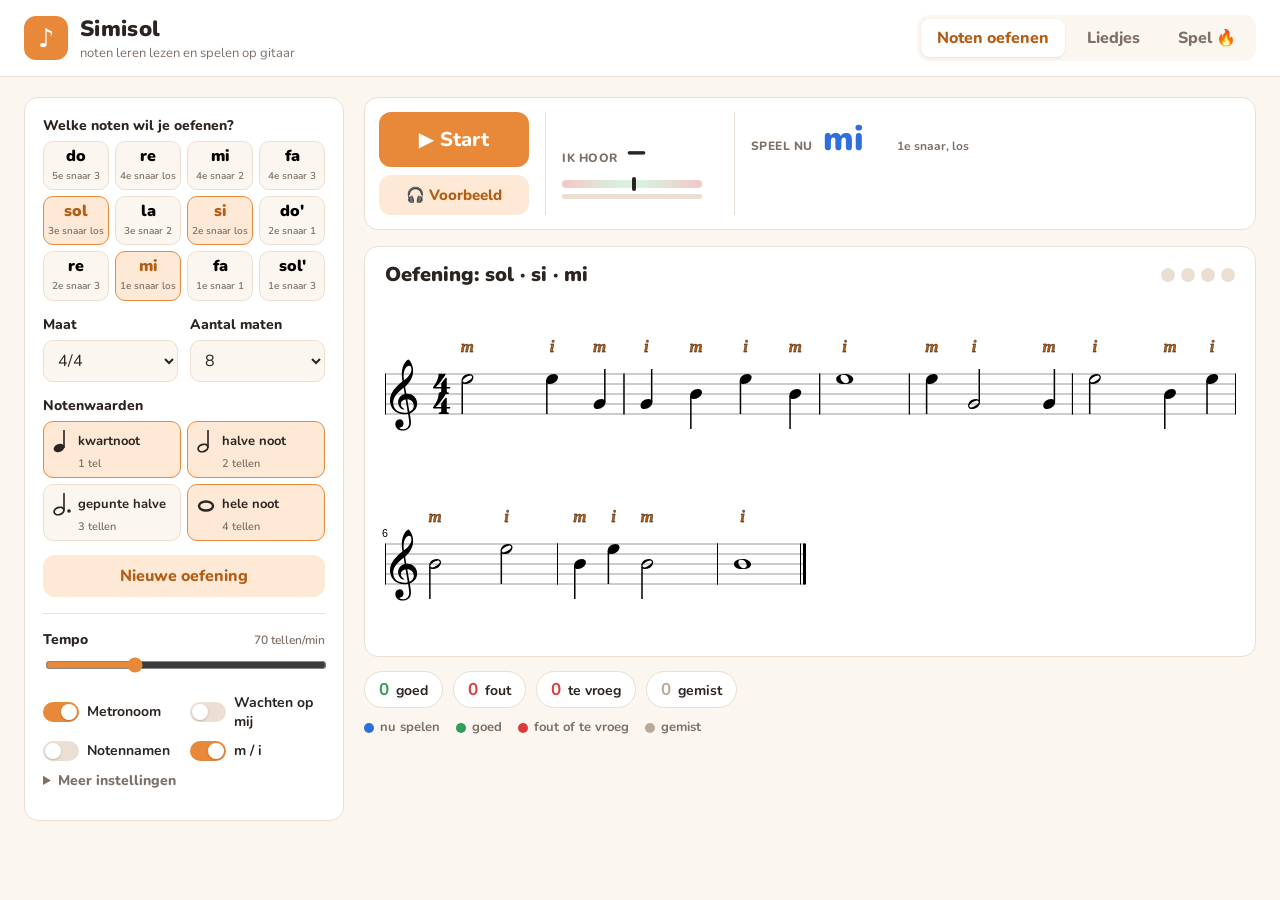
==== app/index.html @ 0c7c4aac "fix" ====
<!doctype html>
<html lang="nl">
<head>
  <meta charset="utf-8">
  <meta name="viewport" content="width=device-width, initial-scale=1">
  <title>Simisol Notentrainer</title>
  <link rel="preconnect" href="https://fonts.googleapis.com">
  <link href="https://fonts.googleapis.com/css2?family=Nunito:wght@400;600;800;900&display=swap" rel="stylesheet">
  <link rel="stylesheet" href="css/style.css">
</head>
<body>
  <header class="top">
    <div class="brand">
      <span class="logo" aria-hidden="true">♪</span>
      <div>
        <h1>Simisol</h1>
        <p>noten leren lezen en spelen op gitaar</p>
      </div>
    </div>
    <nav class="tabs" role="tablist">
      <button class="tab active" data-tab="practice" role="tab">Noten oefenen</button>
      <button class="tab" data-tab="songs" role="tab">Liedjes</button>
      <button class="tab" data-tab="game" role="tab">Spel 🔥</button>
    </nav>
  </header>

  <main>
    <section class="panel setup">
      <!-- Notenkiezer: gedeeld door 'Noten oefenen' en 'Spel' -->
      <div class="field" id="noteField">
        <label>Welke noten wil je oefenen?</label>
        <div class="note-chips" id="noteChips"></div>
      </div>

      <!-- Noten oefenen -->
      <div class="pane" id="pane-practice">
        <div class="row">
          <div class="field">
            <label for="timeSig">Maat</label>
            <select id="timeSig">
              <option value="2/4">2/4</option>
              <option value="3/4">3/4</option>
              <option value="4/4" selected>4/4</option>
            </select>
          </div>
          <div class="field">
            <label for="bars">Aantal maten</label>
            <select id="bars">
              <option>4</option><option selected>8</option><option>12</option><option>16</option>
            </select>
          </div>
        </div>
        <div class="field">
          <label>Notenwaarden</label>
          <div class="durations" id="durChips">
            <label class="dur"><input type="checkbox" value="1" checked><span><i class="glyph">♩</i> kwartnoot <small>1 tel</small></span></label>
            <label class="dur"><input type="checkbox" value="2" checked><span><i class="glyph open">𝅗𝅥</i> halve noot <small>2 tellen</small></span></label>
            <label class="dur"><input type="checkbox" value="3"><span><i class="glyph open">𝅗𝅥.</i> gepunte halve <small>3 tellen</small></span></label>
            <label class="dur"><input type="checkbox" value="4" checked><span><i class="glyph open">𝅝</i> hele noot <small>4 tellen</small></span></label>
          </div>
        </div>
        <button class="btn secondary" id="newExercise">Nieuwe oefening</button>
      </div>

      <!-- Liedjes -->
      <div class="pane hidden" id="pane-songs">
        <div class="field">
          <label for="songSelect">Kies een liedje</label>
          <select id="songSelect"></select>
        </div>
        <div class="field">
          <label>Muziek</label>
          <div class="seg" id="recSeg">
            <button data-rec="slow" class="active">Langzaam</button>
            <button data-rec="fast">Sneller</button>
            <button data-rec="none">Zonder muziek</button>
          </div>
        </div>
        <div class="field sync" id="syncBox">
          <label>Synchronisatie <small id="syncInfo"></small></label>
          <div class="seg small">
            <button data-sync="-0.05">◀ vroeger</button>
            <button data-sync="0">reset</button>
            <button data-sync="0.05">later ▶</button>
          </div>
        </div>
        <p class="hint">🎧 Tip: gebruik een koptelefoon, anders hoort de microfoon de muziek ook.</p>
      </div>

      <!-- Spel -->
      <div class="pane hidden" id="pane-game">
        <p class="hint">De noten schuiven naar de <b>blauwe lijn</b>. Speel elke noot als ze daar aankomt.
          Elke juiste noot maakt je reeks langer. Een <b>foute noot</b> zet je reeks terug op 0.
          Te laat is niet erg: de noot wacht op je (en wordt oranje).</p>
      </div>

      <hr>

      <div class="field">
        <label for="tempo">Tempo <output id="tempoOut">70 tellen/min</output></label>
        <input type="range" id="tempo" min="30" max="160" value="70">
      </div>
      <div class="row toggles">
        <label class="switch"><input type="checkbox" id="metroToggle" checked><span></span>Metronoom</label>
        <label class="switch" id="waitWrap"><input type="checkbox" id="waitToggle"><span></span>Wachten op mij</label>
      </div>
      <div class="row toggles">
        <label class="switch"><input type="checkbox" id="namesToggle"><span></span>Notennamen</label>
        <label class="switch"><input type="checkbox" id="fingersToggle" checked><span></span>m / i</label>
      </div>
      <details class="more">
        <summary>Meer instellingen</summary>
        <div class="field">
          <label for="difficulty">Hoe streng op de maat?</label>
          <select id="difficulty">
            <option value="0.28">Makkelijk</option>
            <option value="0.18" selected>Normaal</option>
            <option value="0.1">Streng</option>
          </select>
        </div>
        <label class="switch" style="margin-bottom:14px"><input type="checkbox" id="echoToggle"><span></span>Geen koptelefoon (echo-onderdrukking)</label>
        <div class="field">
          <label for="sens">Microfoongevoeligheid</label>
          <input type="range" id="sens" min="0" max="1" step="0.05" value="0.5">
        </div>
        <div class="field">
          <label for="latency">Microfoonvertraging <output id="latOut">60 ms</output></label>
          <input type="range" id="latency" min="0" max="250" step="10" value="60">
        </div>
      </details>
    </section>

    <section class="stage">
      <div class="bar">
        <div class="buttons">
          <button class="btn primary big" id="startBtn">▶ Start</button>
          <button class="btn demo" id="demoBtn" title="Laat de gitaar het stukje voorspelen">🎧 Voorbeeld</button>
        </div>
        <div class="listen" id="listen">
          <div class="heard">
            <span class="lbl">Ik hoor</span>
            <span class="name" id="heardName">–</span>
            <span class="where" id="heardWhere"></span>
          </div>
          <div class="tuner"><div class="needle" id="needle"></div></div>
          <div class="level"><div id="levelFill"></div></div>
        </div>
        <div class="expect">
          <span class="lbl">Speel nu</span>
          <span class="name" id="expectName">–</span>
          <span class="where" id="expectWhere"></span>
        </div>
      </div>

      <div class="game-wrap hidden" id="gameWrap">
        <div class="game-hud">
          <div class="hud-streak"><span class="lbl">Reeks</span><b id="gStreak">0</b></div>
          <div class="hud-small"><span class="lbl">Record</span><b id="gBest">0</b></div>
          <div class="hud-small"><span class="lbl">Juist</span><b id="gTotal">0</b></div>
          <div class="hud-msg" id="gMsg"></div>
        </div>
        <div class="game" id="game"></div>
      </div>

      <div class="score-wrap" id="scoreWrap">
        <div class="score-head">
          <h2 id="scoreTitle">Oefening</h2>
          <div class="beat-dots" id="beatDots"></div>
        </div>
        <div class="score" id="score"></div>
        <div class="cursor hidden" id="cursor"></div>
        <div class="badges" id="badges"></div>
        <div class="countin hidden" id="countin"></div>
      </div>

      <div class="results" id="resultsBar">
        <span class="res good"><b id="cGood">0</b> goed</span>
        <span class="res bad"><b id="cBad">0</b> fout</span>
        <span class="res early"><b id="cEarly">0</b> te vroeg</span>
        <span class="res missed"><b id="cMissed">0</b> gemist</span>
        <span class="msg" id="resultMsg"></span>
      </div>

      <div class="legend" id="legendBar">
        <span><i class="dot cur"></i>nu spelen</span>
        <span><i class="dot good"></i>goed</span>
        <span><i class="dot bad"></i>fout of te vroeg</span>
        <span><i class="dot missed"></i>gemist</span>
      </div>
      <p class="mic-msg hidden" id="micMsg"></p>
    </section>
  </main>

  <script src="lib/vexflow.js"></script>
  <script type="module" src="js/app.js"></script>
</body>
</html>
---- app/css/style.css ----
:root {
  --bg: #fbf6ef;
  --paper: #ffffff;
  --ink: #2b2420;
  --muted: #7d7067;
  --line: #eadfd2;
  --accent: #e8893a;
  --accent-ink: #b45d14;
  --accent-soft: #fde9d6;
  --good: #2f9e57;
  --bad: #dc3b3b;
  --missed: #b9a99b;
  --cur: #2f6fdc;
  --radius: 14px;
  color-scheme: light;
}

* { box-sizing: border-box; }
html, body { margin: 0; }
body {
  font-family: Nunito, system-ui, -apple-system, Segoe UI, sans-serif;
  background: var(--bg);
  color: var(--ink);
  min-height: 100vh;
}

.hidden { display: none !important; }

.top {
  display: flex; align-items: center; justify-content: space-between; gap: 16px; flex-wrap: wrap;
  padding: 14px 24px;
  background: var(--paper);
  border-bottom: 1px solid var(--line);
}
.brand { display: flex; align-items: center; gap: 12px; }
.logo {
  width: 44px; height: 44px; border-radius: 12px; display: grid; place-items: center;
  background: var(--accent); color: #fff; font-size: 26px; font-weight: 900;
}
.brand h1 { margin: 0; font-size: 22px; font-weight: 900; letter-spacing: .3px; }
.brand p { margin: 0; color: var(--muted); font-size: 13px; }

.tabs { display: flex; gap: 6px; background: var(--bg); padding: 4px; border-radius: 12px; }
.tab {
  border: 0; background: transparent; font: inherit; font-weight: 800; color: var(--muted);
  padding: 8px 16px; border-radius: 9px; cursor: pointer;
}
.tab.active { background: var(--paper); color: var(--accent-ink); box-shadow: 0 1px 3px rgba(0,0,0,.08); }

main {
  display: grid; grid-template-columns: 320px 1fr; gap: 20px;
  padding: 20px 24px; max-width: 1400px; margin: 0 auto;
}
@media (max-width: 900px) { main { grid-template-columns: 1fr; padding: 16px; } }

.panel {
  background: var(--paper); border: 1px solid var(--line); border-radius: var(--radius);
  padding: 18px; align-self: start;
}
.panel hr { border: 0; border-top: 1px solid var(--line); margin: 16px 0; }

.field { margin-bottom: 14px; }
.field > label { display: flex; justify-content: space-between; align-items: baseline; font-weight: 800; font-size: 14px; margin-bottom: 6px; }
.field small, .field output { color: var(--muted); font-weight: 600; font-size: 12px; }
.row { display: flex; gap: 12px; }
.row > .field { flex: 1; }

select, input[type=range] { width: 100%; font: inherit; }
select {
  padding: 8px 10px; border-radius: 10px; border: 1px solid var(--line); background: var(--bg); color: var(--ink);
}
input[type=range] { accent-color: var(--accent); }

.note-chips { display: grid; grid-template-columns: repeat(4, 1fr); gap: 6px; }
.chip {
  border: 1.5px solid var(--line); background: var(--bg); border-radius: 10px; padding: 6px 4px;
  font: inherit; cursor: pointer; text-align: center; line-height: 1.1;
}
.chip b { display: block; font-size: 16px; font-weight: 900; }
.chip small { font-size: 10px; color: var(--muted); }
.chip.on { background: var(--accent-soft); border-color: var(--accent); }
.chip.on b { color: var(--accent-ink); }

.durations { display: grid; grid-template-columns: 1fr 1fr; gap: 6px; }
.dur { position: relative; cursor: pointer; }
.dur input { position: absolute; opacity: 0; }
.dur span {
  display: flex; align-items: center; gap: 6px; padding: 6px 8px; border-radius: 10px;
  border: 1.5px solid var(--line); background: var(--bg); font-size: 13px; font-weight: 700; flex-wrap: wrap;
}
.dur small { width: 100%; margin-left: 26px; margin-top: -4px; color: var(--muted); font-weight: 600; font-size: 11px; }
.dur input:checked + span { background: var(--accent-soft); border-color: var(--accent); }
.dur svg { width: 20px; height: 26px; flex: none; }

.seg { display: flex; background: var(--bg); border-radius: 10px; padding: 3px; gap: 3px; }
.seg button {
  flex: 1; border: 0; background: transparent; font: inherit; font-weight: 700; font-size: 13px;
  padding: 7px 4px; border-radius: 8px; cursor: pointer; color: var(--muted);
}
.seg button.active { background: var(--paper); color: var(--accent-ink); box-shadow: 0 1px 2px rgba(0,0,0,.08); }
.seg.small button { font-size: 12px; }
.hint { font-size: 13px; color: var(--muted); margin: 6px 0 0; }

.toggles { margin-bottom: 10px; }
.switch { display: flex; align-items: center; gap: 8px; font-weight: 700; font-size: 14px; cursor: pointer; flex: 1; }
.switch input { display: none; }
.switch span {
  width: 36px; height: 20px; border-radius: 20px; background: var(--line); position: relative; transition: .15s; flex: none;
}
.switch span::after {
  content: ''; position: absolute; top: 2px; left: 2px; width: 16px; height: 16px; border-radius: 50%; background: #fff; transition: .15s;
  box-shadow: 0 1px 2px rgba(0,0,0,.2);
}
.switch input:checked + span { background: var(--accent); }
.switch input:checked + span::after { left: 18px; }
.switch.disabled { opacity: .4; pointer-events: none; }

.more summary { cursor: pointer; font-weight: 800; font-size: 14px; color: var(--muted); margin: 6px 0 12px; }

.btn {
  font: inherit; font-weight: 800; border: 0; border-radius: 12px; padding: 10px 16px; cursor: pointer;
}
.btn.primary { background: var(--accent); color: #fff; }
.btn.primary:hover { background: var(--accent-ink); }
.btn.primary.stop { background: var(--ink); }
.btn.secondary { background: var(--accent-soft); color: var(--accent-ink); width: 100%; }
.btn.big { font-size: 20px; padding: 14px 26px; min-width: 150px; }

.stage { min-width: 0; }
.bar {
  display: flex; gap: 16px; align-items: stretch; flex-wrap: wrap;
  background: var(--paper); border: 1px solid var(--line); border-radius: var(--radius); padding: 14px;
}
.listen, .expect {
  display: flex; flex-direction: column; justify-content: center; gap: 6px;
  padding: 4px 16px; border-left: 1px solid var(--line); min-width: 170px;
}
.heard, .expect { display: flex; align-items: baseline; gap: 10px; }
.expect { flex-direction: row; }
.lbl { font-size: 12px; color: var(--muted); font-weight: 800; text-transform: uppercase; letter-spacing: .5px; }
.name { font-size: 34px; font-weight: 900; min-width: 64px; }
.where { font-size: 12px; color: var(--muted); font-weight: 700; }
.expect .name { color: var(--cur); }
.heard .name.match { color: var(--good); }

.tuner { height: 8px; background: linear-gradient(90deg, #f3c6c6, #d8f0dd 40%, #d8f0dd 60%, #f3c6c6); border-radius: 6px; position: relative; }
.needle { position: absolute; top: -3px; width: 4px; height: 14px; border-radius: 2px; background: var(--ink); left: 50%; transition: left .08s; }
.level { height: 5px; background: var(--line); border-radius: 4px; overflow: hidden; }
.level div { height: 100%; width: 0; background: var(--accent); transition: width .05s; }

.score-wrap {
  position: relative; margin-top: 16px;
  background: var(--paper); border: 1px solid var(--line); border-radius: var(--radius); padding: 14px 10px 18px;
}
.score-head { display: flex; justify-content: space-between; align-items: center; padding: 0 10px; }
.score-head h2 { margin: 0; font-size: 20px; font-weight: 900; }
.beat-dots { display: flex; gap: 6px; }
.beat-dots i { width: 14px; height: 14px; border-radius: 50%; background: var(--line); transition: background .05s; }
.beat-dots i.on { background: var(--accent); }
.beat-dots i.on.first { background: var(--accent-ink); }

.score { position: relative; }
.score svg { display: block; }

/* VexFlow-noten kleuren */
.score .vf-stavenote path, .score .vf-stavenote rect { transition: fill .1s, stroke .1s; }
.score g.is-cur path, .score g.is-cur rect { fill: var(--cur) !important; stroke: var(--cur) !important; }
.score g.is-good path, .score g.is-good rect { fill: var(--good) !important; stroke: var(--good) !important; }
.score g.is-bad path, .score g.is-bad rect { fill: var(--bad) !important; stroke: var(--bad) !important; }
.score g.is-missed path, .score g.is-missed rect { fill: var(--missed) !important; stroke: var(--missed) !important; }
.score g.is-good text { fill: var(--good); }
.score g.is-bad text { fill: var(--bad); }

.cursor {
  position: absolute; width: 3px; border-radius: 2px; background: var(--cur); opacity: .55; pointer-events: none;
  transform: translateX(-1.5px);
}
.badges { position: absolute; inset: 0; pointer-events: none; }
.badge {
  position: absolute; transform: translate(-50%, 0); font-size: 11px; font-weight: 800; color: #fff; background: var(--bad);
  border-radius: 6px; padding: 1px 5px; white-space: nowrap;
}
.countin {
  position: absolute; inset: 0; display: grid; place-items: center; font-size: 110px; font-weight: 900; color: var(--accent);
  background: rgba(255,255,255,.65); border-radius: var(--radius); pointer-events: none;
}

.results {
  display: flex; gap: 10px; align-items: center; flex-wrap: wrap; margin-top: 14px;
}
.res { background: var(--paper); border: 1px solid var(--line); border-radius: 999px; padding: 6px 14px; font-weight: 700; font-size: 14px; }
.res b { font-size: 17px; margin-right: 3px; }
.res.good b { color: var(--good); }
.res.bad b, .res.early b { color: var(--bad); }
.res.missed b { color: var(--missed); }
.msg { font-weight: 800; color: var(--accent-ink); }

.legend { display: flex; gap: 16px; flex-wrap: wrap; margin-top: 10px; font-size: 13px; color: var(--muted); font-weight: 700; }
.dot { display: inline-block; width: 10px; height: 10px; border-radius: 50%; margin-right: 6px; vertical-align: middle; }
.dot.cur { background: var(--cur); } .dot.good { background: var(--good); } .dot.bad { background: var(--bad); } .dot.missed { background: var(--missed); }

.mic-msg { background: #fff3f3; border: 1px solid #f2c4c4; color: #9b2525; padding: 10px 14px; border-radius: 10px; font-weight: 700; }

/* Labels boven en onder de noten */
.score .nlbl { font-family: Nunito, system-ui, sans-serif; fill: var(--ink); }
.score .lbl-finger { font-family: Georgia, serif; font-style: italic; font-size: 17px; font-weight: 700; fill: var(--accent-ink); }
.score .lbl-chord { font-size: 14px; font-weight: 900; fill: var(--muted); }
.score .lbl-name { font-size: 13px; font-weight: 900; fill: var(--cur); }
.score .lbl-lyric { font-size: 14px; font-weight: 600; }
.score g.is-good .lbl-finger, .score g.is-good .lbl-name { fill: var(--good); }
.score g.is-bad .lbl-finger, .score g.is-bad .lbl-name { fill: var(--bad); }
.score g.is-missed .lbl-finger, .score g.is-missed .lbl-name { fill: var(--missed); }
.score g.is-cur .lbl-finger { fill: var(--cur); }
.score g .lbl-chord, .score g.is-good .lbl-chord, .score g.is-bad .lbl-chord { fill: var(--muted); }
.score g .lbl-lyric, .score g.is-good .lbl-lyric, .score g.is-bad .lbl-lyric, .score g.is-cur .lbl-lyric { fill: var(--ink); }

.buttons { display: flex; flex-direction: column; gap: 8px; }
.btn.demo { background: var(--accent-soft); color: var(--accent-ink); font-size: 15px; }
.btn.demo:hover { background: #fbdcbf; }
.btn.demo.playing { background: var(--ink); color: #fff; }

/* ---------- Spel ---------- */
.game-wrap {
  margin-top: 16px; background: var(--paper); border: 1px solid var(--line); border-radius: var(--radius);
  padding: 14px 10px 6px; overflow: hidden;
}
.game-hud { display: flex; align-items: center; gap: 22px; padding: 0 12px 6px; flex-wrap: wrap; }
.hud-streak, .hud-small { display: flex; flex-direction: column; align-items: center; line-height: 1; }
.hud-streak b { font-size: 56px; font-weight: 900; color: var(--accent); }
.hud-small b { font-size: 26px; font-weight: 900; color: var(--muted); margin-top: 4px; }
.hud-msg { font-weight: 800; font-size: 17px; color: var(--accent-ink); flex: 1; text-align: right; min-height: 1.3em; }
.shake { animation: shake .45s; }
.shake b { color: var(--bad) !important; }
@keyframes shake {
  0%, 100% { transform: translateX(0); }
  20% { transform: translateX(-8px); } 40% { transform: translateX(8px); }
  60% { transform: translateX(-5px); } 80% { transform: translateX(5px); }
}
.game svg { display: block; width: 100%; }
.game-hitline { fill: var(--cur); opacity: .35; }
.gnote .ghead { fill: var(--ink); }
.gnote .gstem, .gnote .gledger { stroke: var(--ink); stroke-width: 1.3; }
.gnote .gacc { font-size: 14px; fill: var(--ink); }
.gnote .gfinger { font-family: Georgia, serif; font-style: italic; font-weight: 700; font-size: 11px; fill: var(--accent-ink); }
.gnote .gname { font-family: Nunito, sans-serif; font-weight: 900; font-size: 10px; fill: var(--cur); }
.gnote .gtag { font-family: Nunito, sans-serif; font-weight: 800; font-size: 8px; fill: var(--muted); }
.gnote.is-target .ghead { fill: var(--cur); }
.gnote.is-target .gstem, .gnote.is-target .gledger { stroke: var(--cur); }
.gnote.is-late .ghead { fill: #e8a23a; }
.gnote.is-late .gstem, .gnote.is-late .gledger { stroke: #e8a23a; }
.gnote.is-late .gtag { fill: #c47d12; }
.gnote.is-wrong .ghead { fill: var(--bad); }
.gnote.is-wrong .gstem, .gnote.is-wrong .gledger { stroke: var(--bad); }
.gnote.is-wrong .gtag { fill: var(--bad); }
.gnote.is-hit { opacity: .45; }
.gnote.is-hit .ghead { fill: var(--good); }
.gnote.is-hit .gstem, .gnote.is-hit .gledger { stroke: var(--good); }
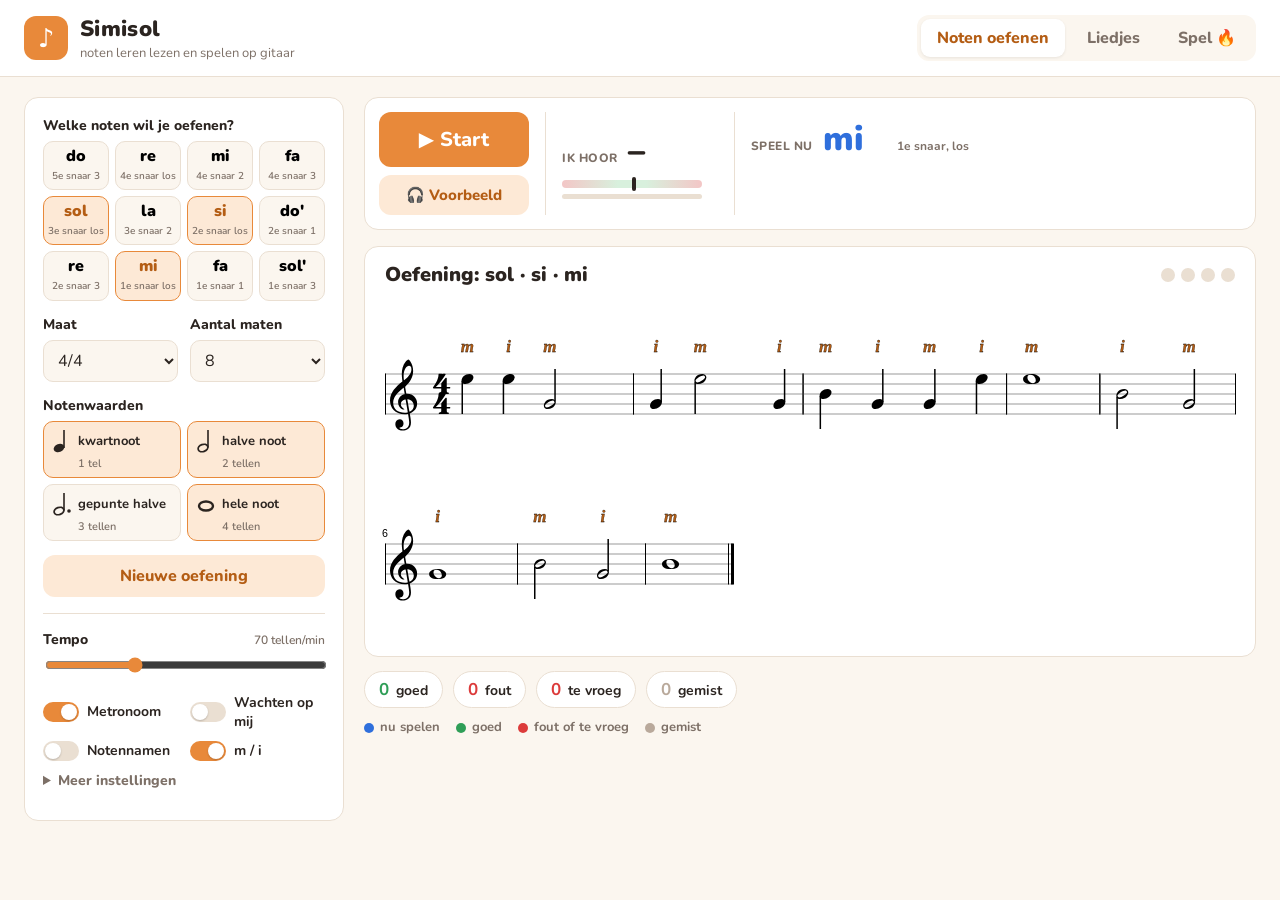
==== commit a927f790: "songs are no longer part of the export" ====
--- a/app/index.html
+++ b/app/index.html
@@ -64,6 +64,13 @@
 
       <!-- Liedjes -->
       <div class="pane hidden" id="pane-songs">
+        <div class="library">
+          <input type="file" id="zipInput" accept=".zip,application/zip" hidden>
+          <button class="btn secondary" id="importBtn">📦 Liedjes importeren (.zip)</button>
+          <p class="hint" id="libraryInfo"></p>
+          <button class="linkbtn hidden" id="clearBtn">Alle liedjes uit deze browser verwijderen</button>
+        </div>
+        <div id="songControls">
         <div class="field">
           <label for="songSelect">Kies een liedje</label>
           <select id="songSelect"></select>
@@ -85,6 +92,7 @@
           </div>
         </div>
         <p class="hint">🎧 Tip: gebruik een koptelefoon, anders hoort de microfoon de muziek ook.</p>
+        </div>
       </div>
 
       <!-- Spel -->
--- a/app/css/style.css
+++ b/app/css/style.css
@@ -255,3 +255,12 @@
 .gnote.is-hit { opacity: .45; }
 .gnote.is-hit .ghead { fill: var(--good); }
 .gnote.is-hit .gstem, .gnote.is-hit .gledger { stroke: var(--good); }
+
+/* ---------- Liedjesbibliotheek ---------- */
+.library { margin-bottom: 14px; padding-bottom: 14px; border-bottom: 1px solid var(--line); }
+.library .hint { margin-top: 8px; }
+.linkbtn { border: 0; background: none; padding: 0; font: inherit; font-size: 12px; color: var(--muted); text-decoration: underline; cursor: pointer; }
+.linkbtn:hover { color: var(--bad); }
+.empty-songs { padding: 30px 16px; text-align: center; color: var(--muted); font-weight: 700; line-height: 1.5; }
+.empty-songs b { color: var(--ink); }
+.empty-songs code { background: var(--bg); padding: 1px 6px; border-radius: 6px; }
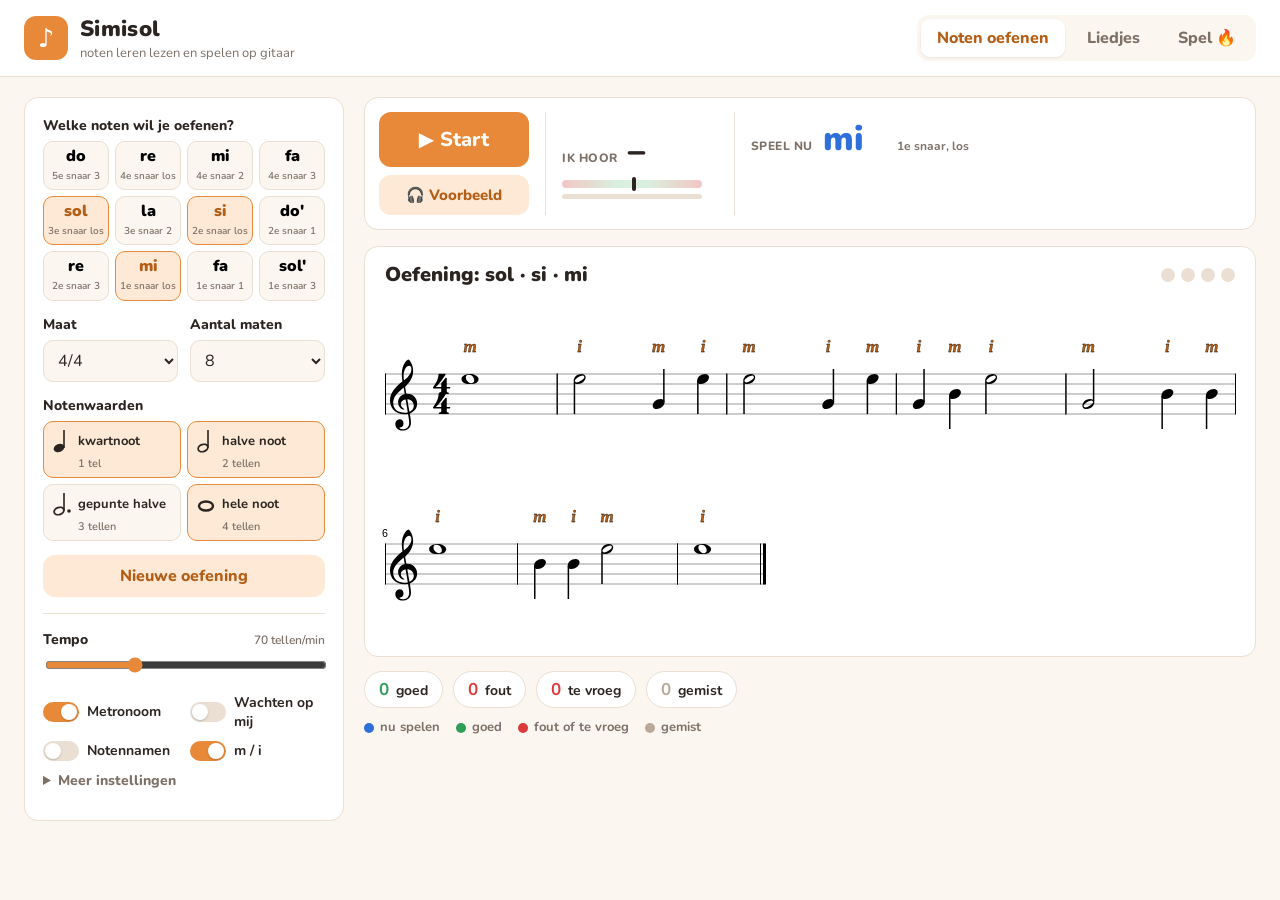
==== commit 04d88e3f: "better timing" ====
--- a/app/index.html
+++ b/app/index.html
@@ -128,12 +128,15 @@
         </div>
         <label class="switch" style="margin-bottom:14px"><input type="checkbox" id="echoToggle"><span></span>Geen koptelefoon (echo-onderdrukking)</label>
         <div class="field">
-          <label for="sens">Microfoongevoeligheid</label>
-          <input type="range" id="sens" min="0" max="1" step="0.05" value="0.5">
+          <label for="sens">Microfoongevoeligheid <output id="sensOut"></output></label>
+          <input type="range" id="sens" min="-0.6" max="1" step="0.05" value="0.5">
+          <div class="range-ends"><span>minder gevoelig</span><span>gevoeliger</span></div>
         </div>
         <div class="field">
           <label for="latency">Microfoonvertraging <output id="latOut">60 ms</output></label>
-          <input type="range" id="latency" min="0" max="250" step="10" value="60">
+          <input type="range" id="latency" min="0" max="400" step="5" value="60">
+          <button class="btn secondary calib" id="calibBtn">🎯 Vertraging meten</button>
+          <p class="hint" id="calibInfo">Tokkel een <b>losse snaar</b> (zonder vinger op de hals) telkens als je de klik hoort. De app meet dan zelf de vertraging.</p>
         </div>
       </details>
     </section>
--- a/app/css/style.css
+++ b/app/css/style.css
@@ -264,3 +264,9 @@
 .empty-songs { padding: 30px 16px; text-align: center; color: var(--muted); font-weight: 700; line-height: 1.5; }
 .empty-songs b { color: var(--ink); }
 .empty-songs code { background: var(--bg); padding: 1px 6px; border-radius: 6px; }
+
+/* ---------- Microfoon-instellingen ---------- */
+.range-ends { display: flex; justify-content: space-between; font-size: 11px; color: var(--muted); font-weight: 700; margin-top: 2px; }
+.btn.calib { margin-top: 8px; }
+.btn.calib.running { background: var(--ink); color: #fff; }
+#calibInfo .big { display: block; font-size: 22px; font-weight: 900; color: var(--accent-ink); margin: 4px 0; }
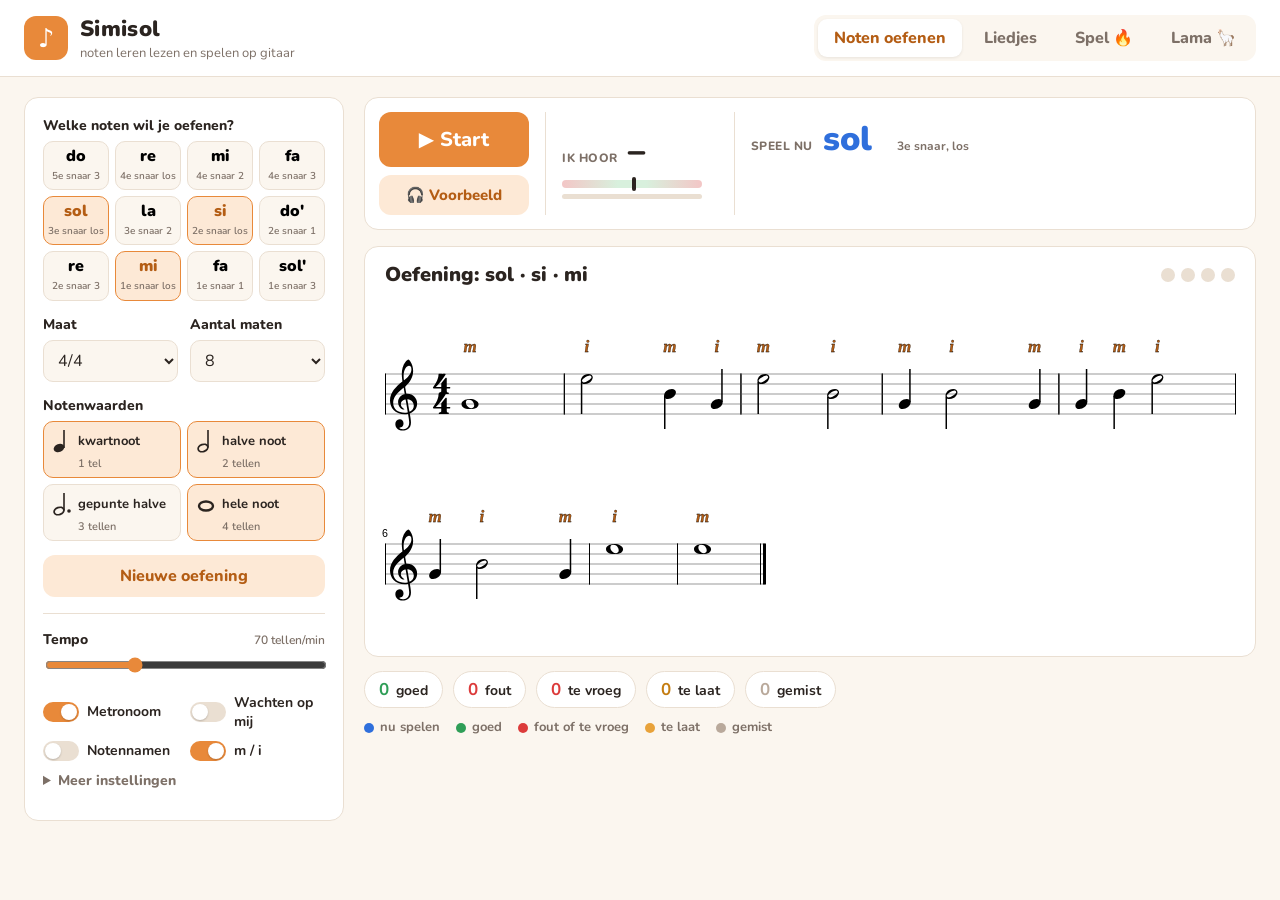
==== commit db87d0ea: "llama game" ====
--- a/app/index.html
+++ b/app/index.html
@@ -21,6 +21,7 @@
       <button class="tab active" data-tab="practice" role="tab">Noten oefenen</button>
       <button class="tab" data-tab="songs" role="tab">Liedjes</button>
       <button class="tab" data-tab="game" role="tab">Spel 🔥</button>
+      <button class="tab" data-tab="lama" role="tab">Lama 🦙</button>
     </nav>
   </header>
 
@@ -102,6 +103,22 @@
           Te laat is niet erg: de noot wacht op je (en wordt oranje).</p>
       </div>
 
+      <!-- Lama-spel -->
+      <div class="pane hidden" id="pane-lama">
+        <p class="hint">De lama loopt vanzelf. Boven elk monster staat een noot. Speel de noot
+          terwijl ze in de <b>blauwe balk</b> staat, dan <b>springt</b> de lama erover (+1 punt).
+          Een <b>foute</b> noot, of de noot is de balk uit: de lama botst en verliest een leven.
+          Met <b>⛶ Volledig scherm</b> (of de toets F) speel je op het hele scherm.</p>
+        <div class="field lama-opt">
+          <label for="lamaLives">Levens</label>
+          <select id="lamaLives">
+            <option value="1">1</option><option value="2">2</option><option value="3">3</option>
+            <option value="5">5</option><option value="10">10</option><option value="0">∞ onsterfelijk</option>
+          </select>
+        </div>
+        <label class="switch lama-opt"><input type="checkbox" id="bigNameToggle" checked><span></span>Grote notennaam</label>
+      </div>
+
       <hr>
 
       <div class="field">
@@ -173,6 +190,26 @@
         <div class="game" id="game"></div>
       </div>
 
+      <div class="game-wrap hidden" id="lamaWrap">
+        <div class="game-hud">
+          <div class="hud-streak"><span class="lbl">Punten</span><b id="lScore">0</b></div>
+          <div class="hud-small"><span class="lbl">Record</span><b id="lBest">0</b></div>
+          <div class="hud-lives"><span class="lbl" id="lLivesLbl">Levens</span>
+            <span id="lLives"></span>
+          </div>
+          <div class="hud-speed"><span class="lbl">Snelheid</span>
+            <span class="speed-ctl"><button id="lSlower" title="Trager (←)">−</button><b id="lSpeed">30</b><button id="lFaster" title="Sneller (→)">+</button></span>
+            <small>noten/min</small>
+          </div>
+          <div class="hud-msg" id="lMsg"></div>
+          <div class="lama-buttons">
+            <button class="btn primary" id="lStart">▶ Start</button>
+            <button class="btn secondary" id="lFull" title="Volledig scherm (F)">⛶ Volledig scherm</button>
+          </div>
+        </div>
+        <div class="lama-stage" id="lamaStage"></div>
+      </div>
+
       <div class="score-wrap" id="scoreWrap">
         <div class="score-head">
           <h2 id="scoreTitle">Oefening</h2>
@@ -188,6 +225,7 @@
         <span class="res good"><b id="cGood">0</b> goed</span>
         <span class="res bad"><b id="cBad">0</b> fout</span>
         <span class="res early"><b id="cEarly">0</b> te vroeg</span>
+        <span class="res late"><b id="cLate">0</b> te laat</span>
         <span class="res missed"><b id="cMissed">0</b> gemist</span>
         <span class="msg" id="resultMsg"></span>
       </div>
@@ -196,6 +234,7 @@
         <span><i class="dot cur"></i>nu spelen</span>
         <span><i class="dot good"></i>goed</span>
         <span><i class="dot bad"></i>fout of te vroeg</span>
+        <span><i class="dot late"></i>te laat</span>
         <span><i class="dot missed"></i>gemist</span>
       </div>
       <p class="mic-msg hidden" id="micMsg"></p>
--- a/app/css/style.css
+++ b/app/css/style.css
@@ -256,6 +256,50 @@
 .gnote.is-hit .ghead { fill: var(--good); }
 .gnote.is-hit .gstem, .gnote.is-hit .gledger { stroke: var(--good); }
 
+/* ---------- Lama-spel ---------- */
+.lama-stage { position: relative; border-radius: 10px; overflow: hidden; background: #a9d4f5; }
+.lama-stage canvas { display: block; width: 100%; height: auto; }
+.lama-stage svg.lama-sky { position: absolute; inset: 0; width: 100%; height: 100%; pointer-events: none; }
+.lama-panel { fill: rgba(255, 255, 255, .86); stroke: rgba(255, 255, 255, .95); stroke-width: 1.5; }
+.hud-lives { display: flex; flex-direction: column; align-items: center; line-height: 1; }
+.hud-lives span#lLives { display: flex; gap: 4px; margin-top: 4px; }
+.hud-lives img { width: 30px; height: 32px; transition: opacity .2s, filter .2s; }
+.hud-lives img.lost { opacity: .25; filter: grayscale(1); }
+.hud-lives #lLives.many img { width: 20px; height: 21px; }
+.hud-lives .inf { font-size: 30px; font-weight: 900; color: var(--accent); line-height: 32px; }
+.hud-lives .bumps { font-size: 22px; font-weight: 900; color: var(--muted); margin-left: 6px; line-height: 32px; }
+.hud-speed { display: flex; flex-direction: column; align-items: center; line-height: 1; }
+.hud-speed small { font-size: 11px; font-weight: 700; color: var(--muted); margin-top: 2px; }
+.speed-ctl { display: flex; align-items: center; gap: 6px; margin-top: 4px; }
+.speed-ctl b { font-size: 24px; font-weight: 900; color: var(--muted); min-width: 34px; text-align: center; }
+.speed-ctl button { width: 30px; height: 30px; border-radius: 50%; border: 0; background: var(--accent-soft);
+  color: var(--accent-ink); font: inherit; font-size: 20px; font-weight: 900; cursor: pointer; line-height: 1; }
+.speed-ctl button:hover { background: #fbdcbf; }
+#lamaWrap:is(:fullscreen, .is-full) .speed-ctl b, #lamaWrap:is(:fullscreen, .is-full) .hud-lives .bumps { color: #fff; }
+#lamaWrap:is(:fullscreen, .is-full) .hud-speed small { color: #cbbfe0; }
+.lama-bar { fill: var(--cur); opacity: .16; stroke: var(--cur); stroke-opacity: .45; stroke-width: 1; }
+.lama-bar-mid { fill: var(--cur); opacity: .35; }
+.gnote.in-bar .ghead { filter: drop-shadow(0 0 2px rgba(47, 111, 220, .8)); }
+.lama-buttons { display: flex; gap: 8px; }
+.lama-opt { margin-top: 12px; }
+.lama-buttons .btn { width: auto; padding: 8px 14px; font-size: 15px; }
+#lStart { display: none; } /* buiten volledig scherm staat de grote Start-knop er al */
+
+/* volledig scherm (of, waar dat niet kan, het hele venster): HUD bovenaan, spel zo groot mogelijk in 16:9 */
+#lamaWrap:is(:fullscreen, .is-full) { margin: 0; border: 0; border-radius: 0; padding: 10px 16px 16px; background: #1d1630;
+  display: flex; flex-direction: column; align-items: center; justify-content: center; }
+#lamaWrap.is-full { position: fixed; inset: 0; z-index: 1000; }
+#lamaWrap:is(:fullscreen, .is-full) .game-hud { width: 100%; max-width: calc((100dvh - 110px) * 16 / 9); }
+#lamaWrap:is(:fullscreen, .is-full) .lbl { color: #cbbfe0; }
+#lamaWrap:is(:fullscreen, .is-full) .hud-small b { color: #fff; }
+#lamaWrap:is(:fullscreen, .is-full) .hud-msg { color: #ffe066; }
+#lamaWrap:is(:fullscreen, .is-full) #lStart { display: inline-flex; }
+#lamaWrap:is(:fullscreen, .is-full) .lama-stage { width: min(100%, calc((100dvh - 110px) * 16 / 9)); }
+body.lama-full { overflow: hidden; }
+.gnote.is-missed .ghead { fill: var(--missed); }
+.gnote.is-missed .gstem, .gnote.is-missed .gledger { stroke: var(--missed); }
+.gnote.is-missed .gtag { fill: var(--bad); }
+
 /* ---------- Liedjesbibliotheek ---------- */
 .library { margin-bottom: 14px; padding-bottom: 14px; border-bottom: 1px solid var(--line); }
 .library .hint { margin-top: 8px; }
@@ -270,3 +314,10 @@
 .btn.calib { margin-top: 8px; }
 .btn.calib.running { background: var(--ink); color: #fff; }
 #calibInfo .big { display: block; font-size: 22px; font-weight: 900; color: var(--accent-ink); margin: 4px 0; }
+
+/* te laat (in de maat gespeeld, maar na het venster) */
+.score g.is-late path, .score g.is-late rect { fill: #e8a23a !important; stroke: #e8a23a !important; }
+.score g.is-late .lbl-finger, .score g.is-late .lbl-name { fill: #c47d12; }
+.badge.late { background: #e8a23a; }
+.res.late b { color: #c47d12; }
+.dot.late { background: #e8a23a; }
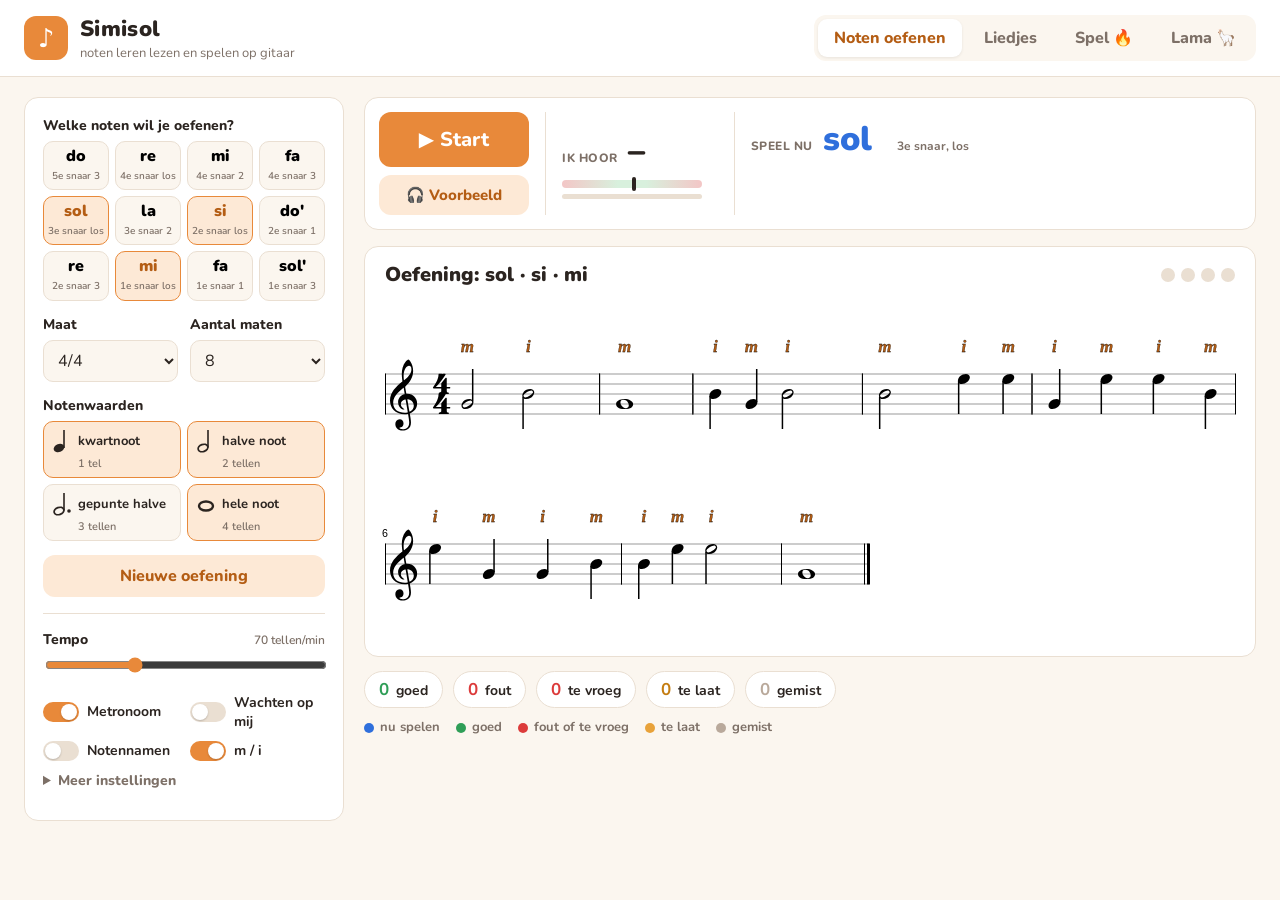
==== commit ed337dc7: "fix backgrounds" ====
--- a/app/index.html
+++ b/app/index.html
@@ -117,6 +117,9 @@
           </select>
         </div>
         <label class="switch lama-opt"><input type="checkbox" id="bigNameToggle" checked><span></span>Grote notennaam</label>
+        <p class="hint lama-opt">Soms hangt er een <b>munt</b> 🪙 in de lucht in plaats van een monster. Speel die
+          noot en de lama springt en vangt ze. Mis je ze, dan vliegt ze weg (botsen doe je niet). Met munten koop je
+          in de <b>🛍️ Winkel</b> hoedjes, brillen, vleugels, kleurtjes en meer voor de lama.</p>
       </div>
 
       <hr>
@@ -194,6 +197,8 @@
         <div class="game-hud">
           <div class="hud-streak"><span class="lbl">Punten</span><b id="lScore">0</b></div>
           <div class="hud-small"><span class="lbl">Record</span><b id="lBest">0</b></div>
+          <div class="hud-small hud-coins" title="Munten vang je in de lucht"><span class="lbl">Munten</span>
+            <b><img src="img/lama/coin.png" alt=""><span id="lCoins">0</span></b></div>
           <div class="hud-lives"><span class="lbl" id="lLivesLbl">Levens</span>
             <span id="lLives"></span>
           </div>
@@ -204,10 +209,30 @@
           <div class="hud-msg" id="lMsg"></div>
           <div class="lama-buttons">
             <button class="btn primary" id="lStart">▶ Start</button>
+            <button class="btn secondary" id="lShop" title="Lama aankleden">🛍️ Winkel</button>
             <button class="btn secondary" id="lFull" title="Volledig scherm (F)">⛶ Volledig scherm</button>
           </div>
         </div>
         <div class="lama-stage" id="lamaStage"></div>
+
+        <dialog class="shop" id="lamaShop">
+          <div class="shop-head">
+            <h2>🛍️ Lama-winkel</h2>
+            <div class="shop-coins"><img src="img/lama/coin.png" alt=""><b>0</b><small></small></div>
+            <button class="shop-x" id="shopRandom" title="Willekeurig aankleden (met wat je hebt)">🎲</button>
+            <button class="shop-x" id="shopClose" title="Sluiten (Esc)">✕</button>
+          </div>
+          <div class="shop-test hidden">🧪 <b>Testmodus</b>: alles is van jou en niets wordt bewaard.
+            <button id="shopTestCoins">+10 munten</button><button id="shopTestOff">Alles uit</button></div>
+          <div class="shop-body">
+            <div class="shop-preview"><canvas></canvas>
+              <p>Klik op iets om het te passen.</p></div>
+            <div class="shop-side">
+              <nav class="shop-tabs"></nav>
+              <div class="shop-grid"></div>
+            </div>
+          </div>
+        </dialog>
       </div>
 
       <div class="score-wrap" id="scoreWrap">
--- a/app/css/style.css
+++ b/app/css/style.css
@@ -292,11 +292,62 @@
 #lamaWrap:is(:fullscreen, .is-full) .game-hud { width: 100%; max-width: calc((100dvh - 110px) * 16 / 9); }
 #lamaWrap:is(:fullscreen, .is-full) .lbl { color: #cbbfe0; }
 #lamaWrap:is(:fullscreen, .is-full) .hud-small b { color: #fff; }
+#lamaWrap:is(:fullscreen, .is-full) .shop { color: var(--ink); }
 #lamaWrap:is(:fullscreen, .is-full) .hud-msg { color: #ffe066; }
 #lamaWrap:is(:fullscreen, .is-full) #lStart { display: inline-flex; }
 #lamaWrap:is(:fullscreen, .is-full) .lama-stage { width: min(100%, calc((100dvh - 110px) * 16 / 9)); }
 body.lama-full { overflow: hidden; }
+.hud-coins b { display: flex; align-items: center; gap: 4px; }
+.hud-coins img { width: 24px; height: 26px; }
+.hud-coins.bump b { animation: coinBump .6s; }
+@keyframes coinBump { 30% { transform: scale(1.35); color: #e8a200; } }
+
+/* Lama-winkel */
+.shop { width: min(980px, calc(100vw - 32px)); max-height: calc(100dvh - 32px); padding: 0; border: 0;
+  border-radius: 18px; background: var(--paper); color: var(--ink); box-shadow: 0 20px 60px rgba(0,0,0,.3); overflow: auto; }
+.shop::backdrop { background: rgba(29, 22, 48, .55); }
+.shop-head { display: flex; align-items: center; gap: 14px; padding: 14px 18px; border-bottom: 1px solid var(--line);
+  position: sticky; top: 0; background: var(--paper); z-index: 1; }
+.shop-head h2 { margin: 0; font-size: 22px; font-weight: 900; }
+.shop-coins { display: flex; align-items: center; gap: 6px; flex: 1; flex-wrap: wrap; }
+.shop-coins img { width: 30px; height: 32px; }
+.shop-coins b { font-size: 28px; font-weight: 900; color: #c47d12; }
+.shop-coins small { color: var(--muted); font-weight: 700; font-size: 13px; margin-left: 6px; }
+.shop-x { border: 0; background: var(--accent-soft); color: var(--accent-ink); width: 38px; height: 38px; border-radius: 50%;
+  font: inherit; font-size: 18px; font-weight: 900; cursor: pointer; flex: none; }
+.shop-x:hover { background: #fbdcbf; }
+.shop-test { margin: 10px 18px 0; padding: 8px 12px; border-radius: 10px; background: #ffe9f0; color: #a3164b; font-size: 14px;
+  display: flex; align-items: center; gap: 8px; flex-wrap: wrap; }
+.shop-test button { font: inherit; font-weight: 800; border: 0; border-radius: 8px; padding: 4px 10px; background: #fff; color: #a3164b; cursor: pointer; }
+.shop-body { display: grid; grid-template-columns: 300px 1fr; gap: 18px; padding: 16px 18px 18px; }
+@media (max-width: 720px) { .shop-body { grid-template-columns: 1fr; } }
+.shop-preview { position: sticky; top: 76px; align-self: start; }
+.shop-preview canvas { width: 100%; aspect-ratio: 300 / 260; border-radius: 14px; display: block; }
+.shop-preview p { margin: 8px 0 0; color: var(--muted); font-size: 13px; text-align: center; }
+.shop-tabs { display: flex; gap: 6px; flex-wrap: wrap; margin-bottom: 12px; }
+.shop-tab { border: 1.5px solid var(--line); background: var(--bg); border-radius: 10px; padding: 6px 12px; font: inherit;
+  font-weight: 800; color: var(--muted); cursor: pointer; display: flex; align-items: center; gap: 6px; }
+.shop-tab.active { border-color: var(--accent); background: var(--accent-soft); color: var(--accent-ink); }
+.shop-grid { display: grid; grid-template-columns: repeat(auto-fill, minmax(118px, 1fr)); gap: 10px; }
+.shop-card { border: 2px solid var(--line); border-radius: 12px; padding: 6px 6px 8px; display: flex; flex-direction: column;
+  align-items: center; gap: 4px; cursor: pointer; background: var(--bg); transition: transform .1s, border-color .1s; }
+.shop-card:hover { transform: translateY(-2px); border-color: #f3c9a2; }
+.shop-card.trying { border-color: var(--cur); }
+.shop-card.worn { border-color: var(--good); background: #eaf7ee; }
+.shop-card canvas { width: 100%; max-width: 120px; aspect-ratio: 120 / 112; border-radius: 8px; background: #d9eefc; }
+.shop-card b { font-size: 14px; font-weight: 800; text-align: center; }
+.shop-card button { font: inherit; font-size: 13px; font-weight: 800; border: 0; border-radius: 8px; padding: 4px 10px; cursor: pointer;
+  background: var(--accent-soft); color: var(--accent-ink); display: flex; align-items: center; gap: 4px; min-height: 28px; }
+.shop-card button img { width: 16px; height: 17px; }
+.shop-card button.buy { background: #fff4d6; color: #8a5a00; }
+.shop-card button.buy.sure { background: #e8a200; color: #fff; }
+.shop-card button.on { background: var(--good); color: #fff; }
+.shop-card button:disabled { opacity: .45; cursor: default; }
+.shop-card button.on:disabled { opacity: 1; }
+.shop-card:not(.owned) canvas { filter: saturate(.9); }
 .gnote.is-missed .ghead { fill: var(--missed); }
+.gnote.is-coin:not(.is-missed):not(.is-wrong) .ghead { fill: #e8a200; }
+.gnote.is-coin:not(.is-missed):not(.is-wrong) .gstem, .gnote.is-coin:not(.is-missed):not(.is-wrong) .gledger { stroke: #e8a200; }
 .gnote.is-missed .gstem, .gnote.is-missed .gledger { stroke: var(--missed); }
 .gnote.is-missed .gtag { fill: var(--bad); }
 
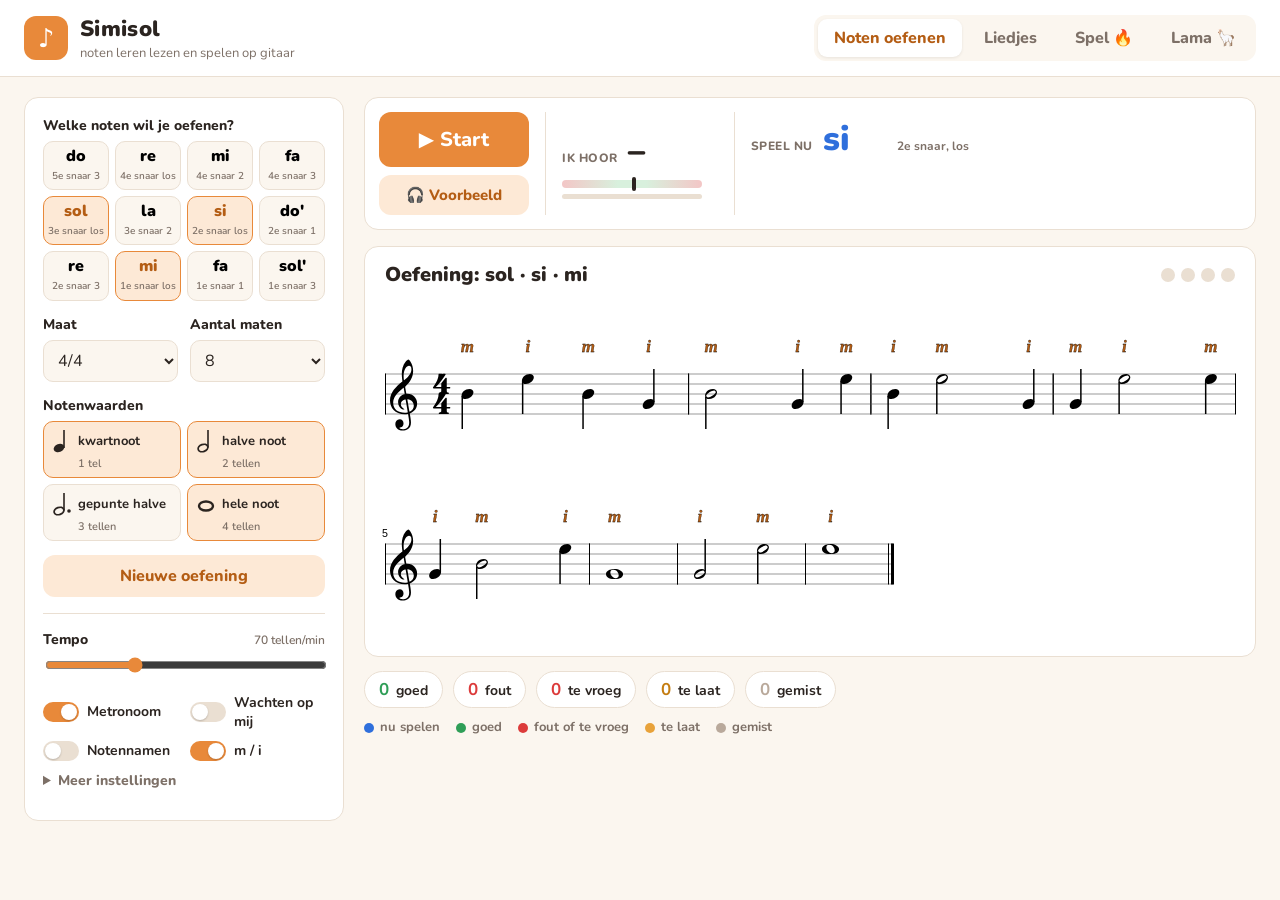
==== commit 76b21223: "lama time" ====
--- a/app/index.html
+++ b/app/index.html
@@ -118,7 +118,7 @@
         </div>
         <label class="switch lama-opt"><input type="checkbox" id="bigNameToggle" checked><span></span>Grote notennaam</label>
         <p class="hint lama-opt">Soms hangt er een <b>munt</b> 🪙 in de lucht in plaats van een monster. Speel die
-          noot en de lama springt en vangt ze. Mis je ze, dan vliegt ze weg (botsen doe je niet). Met munten koop je
+          noot en de lama springt en vangt ze. Mis je ze, dan vliegt ze weg (botsen doe je niet). Met ∞ onsterfelijk zijn er geen munten. Met munten koop je
           in de <b>🛍️ Winkel</b> hoedjes, brillen, vleugels, kleurtjes en meer voor de lama.</p>
       </div>
 
@@ -232,6 +232,20 @@
               <div class="shop-grid"></div>
             </div>
           </div>
+          <details class="shop-sync">
+            <summary>💾 Overzetten naar een ander toestel</summary>
+            <p class="hint">Maak hier een code met je munten en spulletjes en plak ze op het andere toestel bij
+              <b>Code inlezen</b>. Daar krijg je alle spulletjes erbij; je munten worden het hoogste van de twee.</p>
+            <div class="sync-row">
+              <button class="sync-make">Code maken</button>
+              <span class="sync-box hidden"><input class="sync-out" readonly aria-label="Je code"><button class="sync-copy">📋 Kopiëren</button></span>
+            </div>
+            <div class="sync-row">
+              <input class="sync-in" placeholder="Plak hier een code (LAMA-…)" aria-label="Code inlezen" spellcheck="false" autocomplete="off">
+              <button class="sync-load">Code inlezen</button>
+            </div>
+            <p class="sync-msg" aria-live="polite"></p>
+          </details>
         </dialog>
       </div>
 
--- a/app/css/style.css
+++ b/app/css/style.css
@@ -345,6 +345,18 @@
 .shop-card button:disabled { opacity: .45; cursor: default; }
 .shop-card button.on:disabled { opacity: 1; }
 .shop-card:not(.owned) canvas { filter: saturate(.9); }
+.shop-sync { margin: 0 18px 18px; padding: 10px 14px; border: 1.5px solid var(--line); border-radius: 12px; background: var(--bg); }
+.shop-sync summary { cursor: pointer; font-weight: 800; color: var(--accent-ink); }
+.shop-sync .hint { margin: 8px 0; }
+.sync-row { display: flex; gap: 8px; margin-top: 8px; flex-wrap: wrap; }
+.sync-box { display: flex; gap: 8px; flex: 1; min-width: 220px; }
+.sync-row input { flex: 1; min-width: 0; font: inherit; font-size: 13px; padding: 7px 10px; border-radius: 10px;
+  border: 1px solid var(--line); background: var(--paper); color: var(--ink); font-family: ui-monospace, Menlo, monospace; }
+.sync-row button { font: inherit; font-weight: 800; border: 0; border-radius: 10px; padding: 7px 14px; cursor: pointer;
+  background: var(--accent-soft); color: var(--accent-ink); }
+.sync-row button:hover { background: #fbdcbf; }
+.sync-msg { margin: 8px 0 0; font-weight: 700; color: var(--good); min-height: 1.2em; }
+.sync-msg.bad { color: var(--bad); }
 .gnote.is-missed .ghead { fill: var(--missed); }
 .gnote.is-coin:not(.is-missed):not(.is-wrong) .ghead { fill: #e8a200; }
 .gnote.is-coin:not(.is-missed):not(.is-wrong) .gstem, .gnote.is-coin:not(.is-missed):not(.is-wrong) .gledger { stroke: #e8a200; }
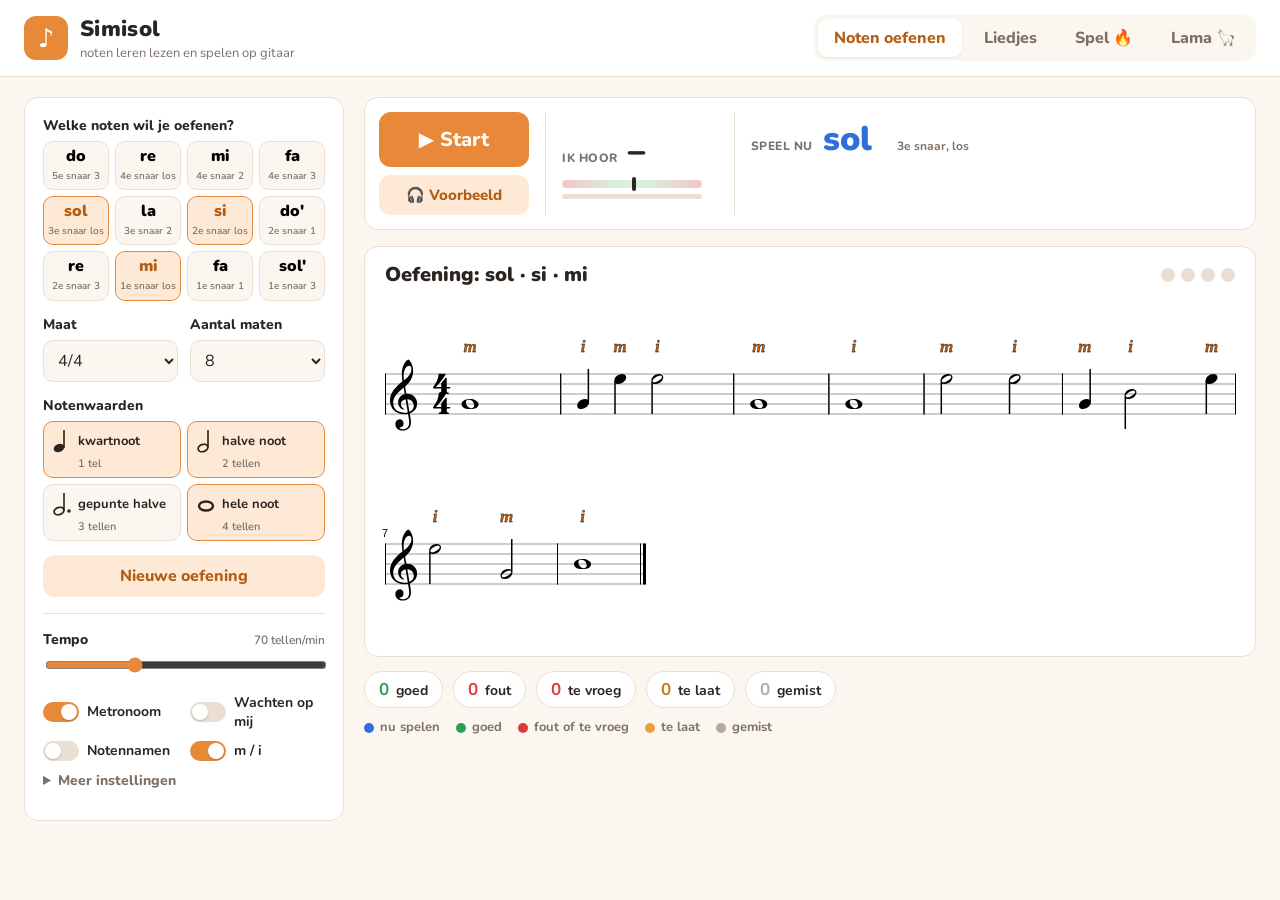
==== commit 47ea0ad4: "new journey mode" ====
--- a/app/index.html
+++ b/app/index.html
@@ -105,6 +105,18 @@
 
       <!-- Lama-spel -->
       <div class="pane hidden" id="pane-lama">
+        <div class="lama-mode" role="group" aria-label="Spelvorm">
+          <button id="lamaModeReis">🗺️ Reis</button><button id="lamaModeVrij">🎯 Vrij oefenen</button>
+        </div>
+        <div class="lama-journey" id="lamaJourney">
+          <p class="hint">Elk landschap leert je een <b>nieuwe noot</b>. Speel je noten goed, dan wacht er een
+            <b>poortwachter</b> 👑: speel 5 keer de nieuwe noot en hij laat je door (+15 munten).
+            Je hebt <b>⭐ <span id="lStars">0</span></b> sterren.</p>
+          <ol class="lama-map" id="lamaMap"></ol>
+          <button class="btn secondary hidden" id="lamaTestGate">🧪 Test: meteen naar de poortwachter</button>
+        </div>
+        <p class="hint hidden" id="lamaFreeHint">Kies zelf je noten hieronder. Er zijn minder munten dan op de reis
+          en geen poortwachters; je sterren tellen wel.</p>
         <p class="hint">De lama loopt vanzelf. Boven elk monster staat een noot. Speel de noot
           terwijl ze in de <b>blauwe balk</b> staat, dan <b>springt</b> de lama erover (+1 punt).
           Een <b>foute</b> noot, of de noot is de balk uit: de lama botst en verliest een leven.
@@ -197,6 +209,7 @@
         <div class="game-hud">
           <div class="hud-streak"><span class="lbl">Punten</span><b id="lScore">0</b></div>
           <div class="hud-small"><span class="lbl">Record</span><b id="lBest">0</b></div>
+          <div class="hud-small hud-gate hidden" id="lGateWrap" title="Juiste noten tot de poortwachter"><span class="lbl">Poort</span><b id="lGate">0/30</b></div>
           <div class="hud-small hud-coins" title="Munten vang je in de lucht"><span class="lbl">Munten</span>
             <b><img src="img/lama/coin.png" alt=""><span id="lCoins">0</span></b></div>
           <div class="hud-lives"><span class="lbl" id="lLivesLbl">Levens</span>
--- a/app/css/style.css
+++ b/app/css/style.css
@@ -298,6 +298,34 @@
 #lamaWrap:is(:fullscreen, .is-full) .lama-stage { width: min(100%, calc((100dvh - 110px) * 16 / 9)); }
 body.lama-full { overflow: hidden; }
 .hud-coins b { display: flex; align-items: center; gap: 4px; }
+.hud-gate b { color: #9a6bff !important; }
+
+/* Lama: reis of vrij oefenen, de kaart van de reis, sterren op de notenknoppen */
+.lama-mode { display: flex; gap: 4px; background: var(--bg); padding: 4px; border-radius: 12px; margin-bottom: 10px; }
+.lama-mode button { flex: 1; border: 0; background: transparent; font: inherit; font-weight: 800; color: var(--muted);
+  padding: 8px 6px; border-radius: 9px; cursor: pointer; }
+.lama-mode button.on { background: var(--paper); color: var(--accent-ink); box-shadow: 0 1px 3px rgba(0,0,0,.08); }
+.lama-map { list-style: none; margin: 8px 0 0; padding: 0; display: flex; flex-direction: column; gap: 4px; }
+.lama-map li { display: grid; grid-template-columns: 24px 1fr auto; align-items: center; gap: 6px; padding: 5px 8px;
+  border-radius: 10px; font-size: 14px; }
+.lama-map li.done { color: var(--muted); }
+.lama-map li.here { background: var(--accent-soft); color: var(--accent-ink); font-weight: 800; }
+.lama-map li.locked { color: #b5a99d; }
+.lama-map li.locked .nt b { filter: blur(3px); } /* welke noot je leert, zie je pas als je er bent */
+.lama-map .nm { font-weight: 800; }
+.lama-map .nt { font-size: 13px; }
+.lama-map .gate { grid-column: 1 / -1; font-size: 13px; font-weight: 700; }
+.lama-map .gate .gbar { height: 8px; border-radius: 4px; background: rgba(255,255,255,.7); overflow: hidden; margin: 4px 0 2px; }
+.lama-map .gate .gbar i { display: block; height: 100%; background: var(--accent); border-radius: 4px; }
+.lama-map .gate small { color: var(--muted); }
+#lamaTestGate { margin-top: 8px; }
+.chip { position: relative; }
+.chip .stars { display: block; font-style: normal; font-size: 10px; color: #e8a200; letter-spacing: 1px; line-height: 1; margin-top: 1px; }
+.chip .new { position: absolute; top: -7px; right: -4px; font-style: normal; font-size: 9px; font-weight: 900; color: #fff;
+  background: #e8473f; border-radius: 6px; padding: 1px 4px; }
+.chip.auto { cursor: default; }
+.chip.locked { opacity: .45; }
+.chip.locked b::after { content: ' 🔒'; font-size: 11px; }
 .hud-coins img { width: 24px; height: 26px; }
 .hud-coins.bump b { animation: coinBump .6s; }
 @keyframes coinBump { 30% { transform: scale(1.35); color: #e8a200; } }
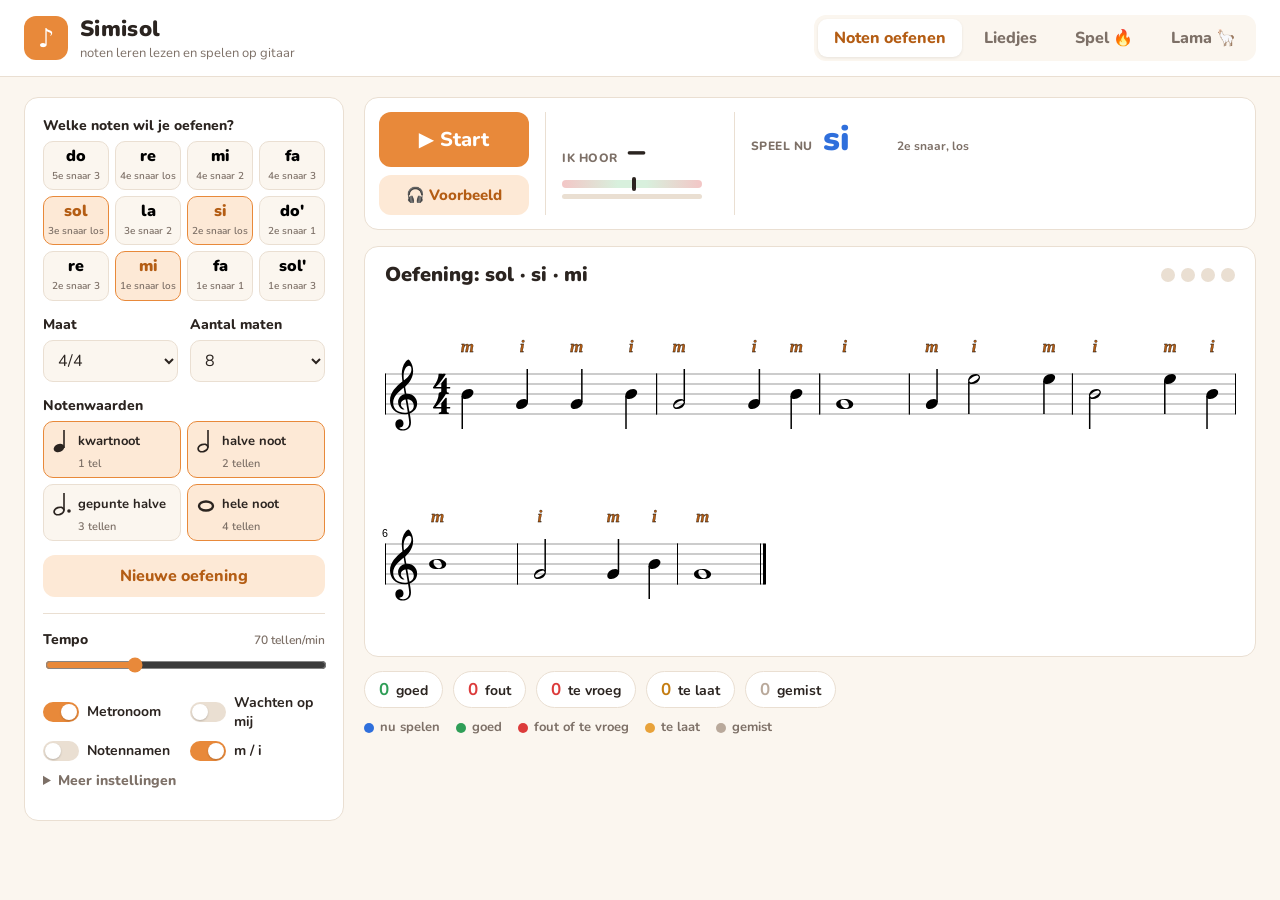
==== commit c3fc2c7d: "new modes" ====
--- a/app/index.html
+++ b/app/index.html
@@ -113,10 +113,11 @@
             <b>poortwachter</b> 👑: speel 5 keer de nieuwe noot en hij laat je door (+15 munten).
             Je hebt <b>⭐ <span id="lStars">0</span></b> sterren.</p>
           <ol class="lama-map" id="lamaMap"></ol>
+          <p class="hint">Klik op een landschap dat je al bereikt hebt om het opnieuw te spelen.</p>
           <button class="btn secondary hidden" id="lamaTestGate">🧪 Test: meteen naar de poortwachter</button>
         </div>
         <p class="hint hidden" id="lamaFreeHint">Kies zelf je noten hieronder. Er zijn minder munten dan op de reis
-          en geen poortwachters; je sterren tellen wel.</p>
+          en geen poortwachters. <b id="lamaFreeStars"></b></p>
         <p class="hint">De lama loopt vanzelf. Boven elk monster staat een noot. Speel de noot
           terwijl ze in de <b>blauwe balk</b> staat, dan <b>springt</b> de lama erover (+1 punt).
           Een <b>foute</b> noot, of de noot is de balk uit: de lama botst en verliest een leven.
--- a/app/css/style.css
+++ b/app/css/style.css
@@ -313,6 +313,12 @@
 .lama-map li.locked { color: #b5a99d; }
 .lama-map li.locked .nt b { filter: blur(3px); } /* welke noot je leert, zie je pas als je er bent */
 .lama-map .nm { font-weight: 800; }
+.lama-map li.done, .lama-map li.here { cursor: pointer; }
+.lama-map li.done:hover, .lama-map li.here:not(.playing):hover { background: #f3ece3; }
+.lama-map li.playing { outline: 2px solid var(--accent); }
+.lama-map li.done.playing { background: var(--accent-soft); color: var(--accent-ink); }
+#lamaFreeStars { color: var(--good); }
+#lamaFreeStars.warn { color: var(--bad); }
 .lama-map .nt { font-size: 13px; }
 .lama-map .gate { grid-column: 1 / -1; font-size: 13px; font-weight: 700; }
 .lama-map .gate .gbar { height: 8px; border-radius: 4px; background: rgba(255,255,255,.7); overflow: hidden; margin: 4px 0 2px; }
